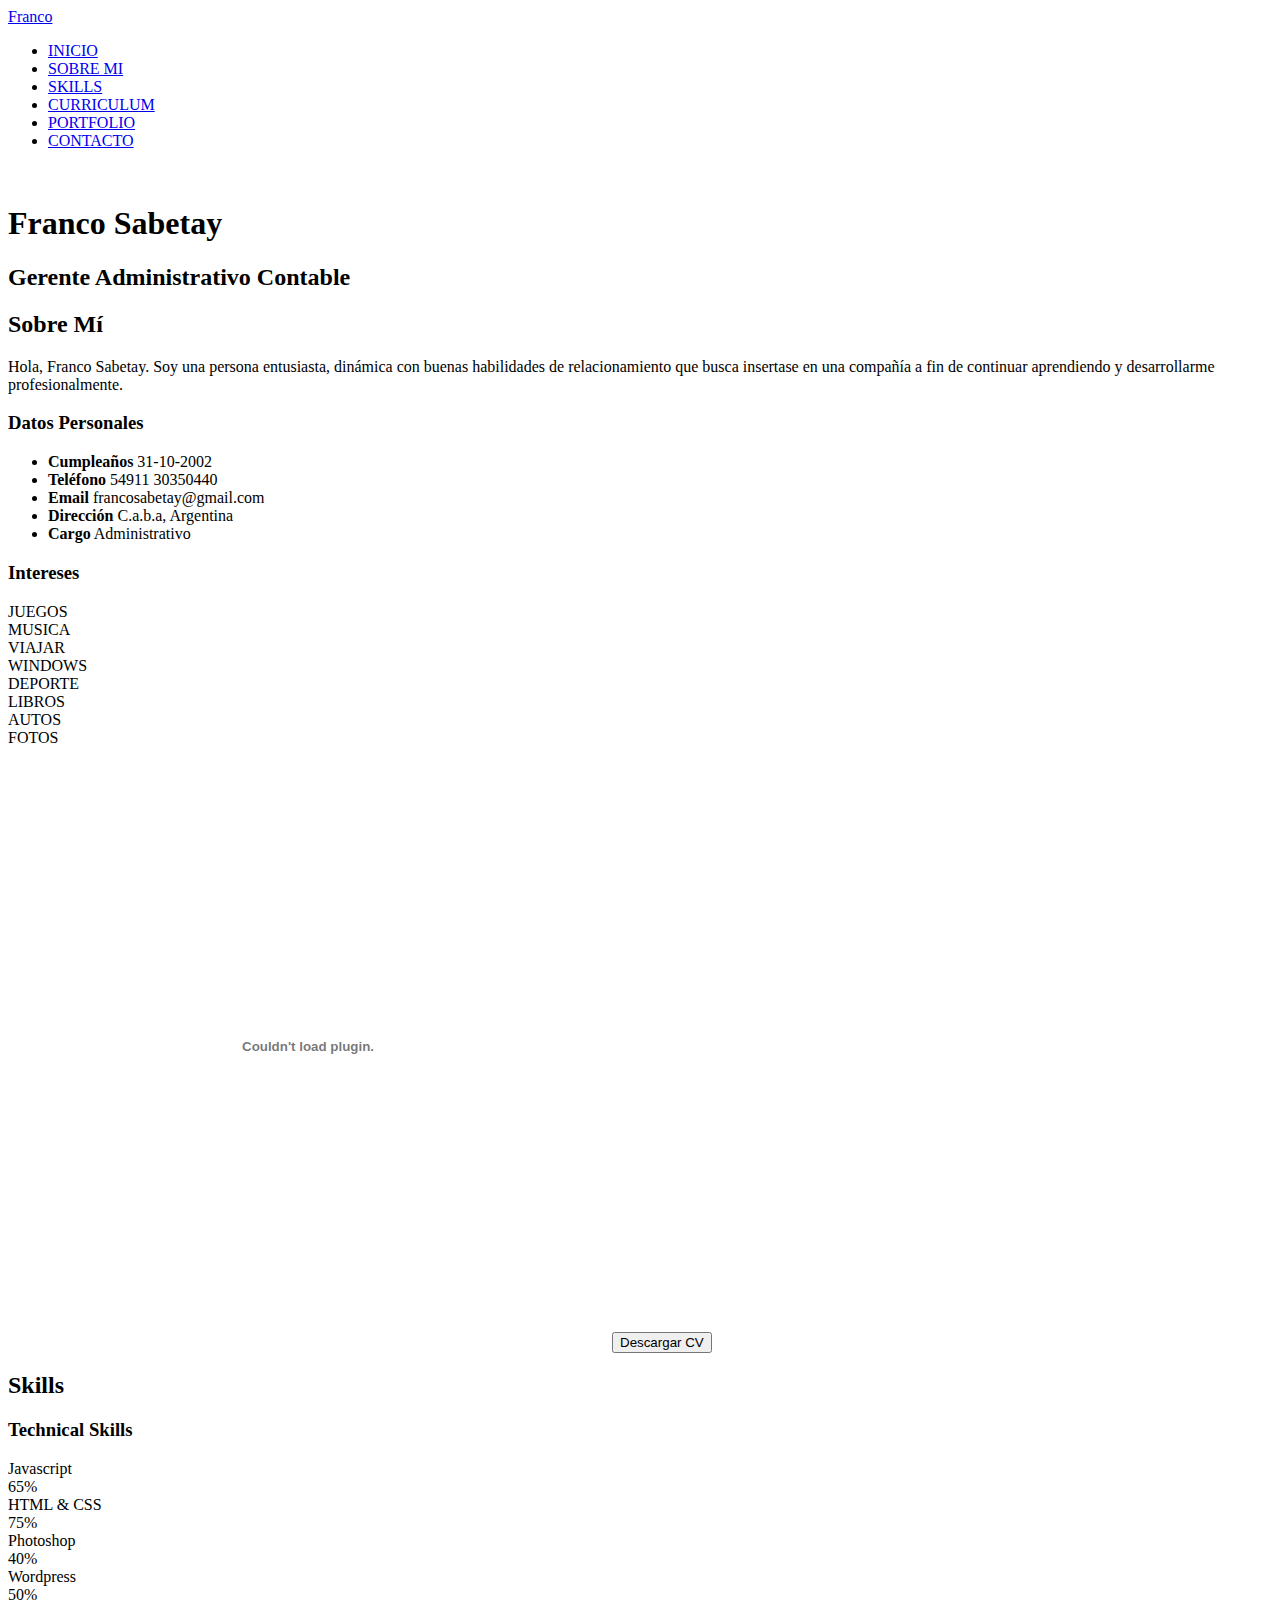
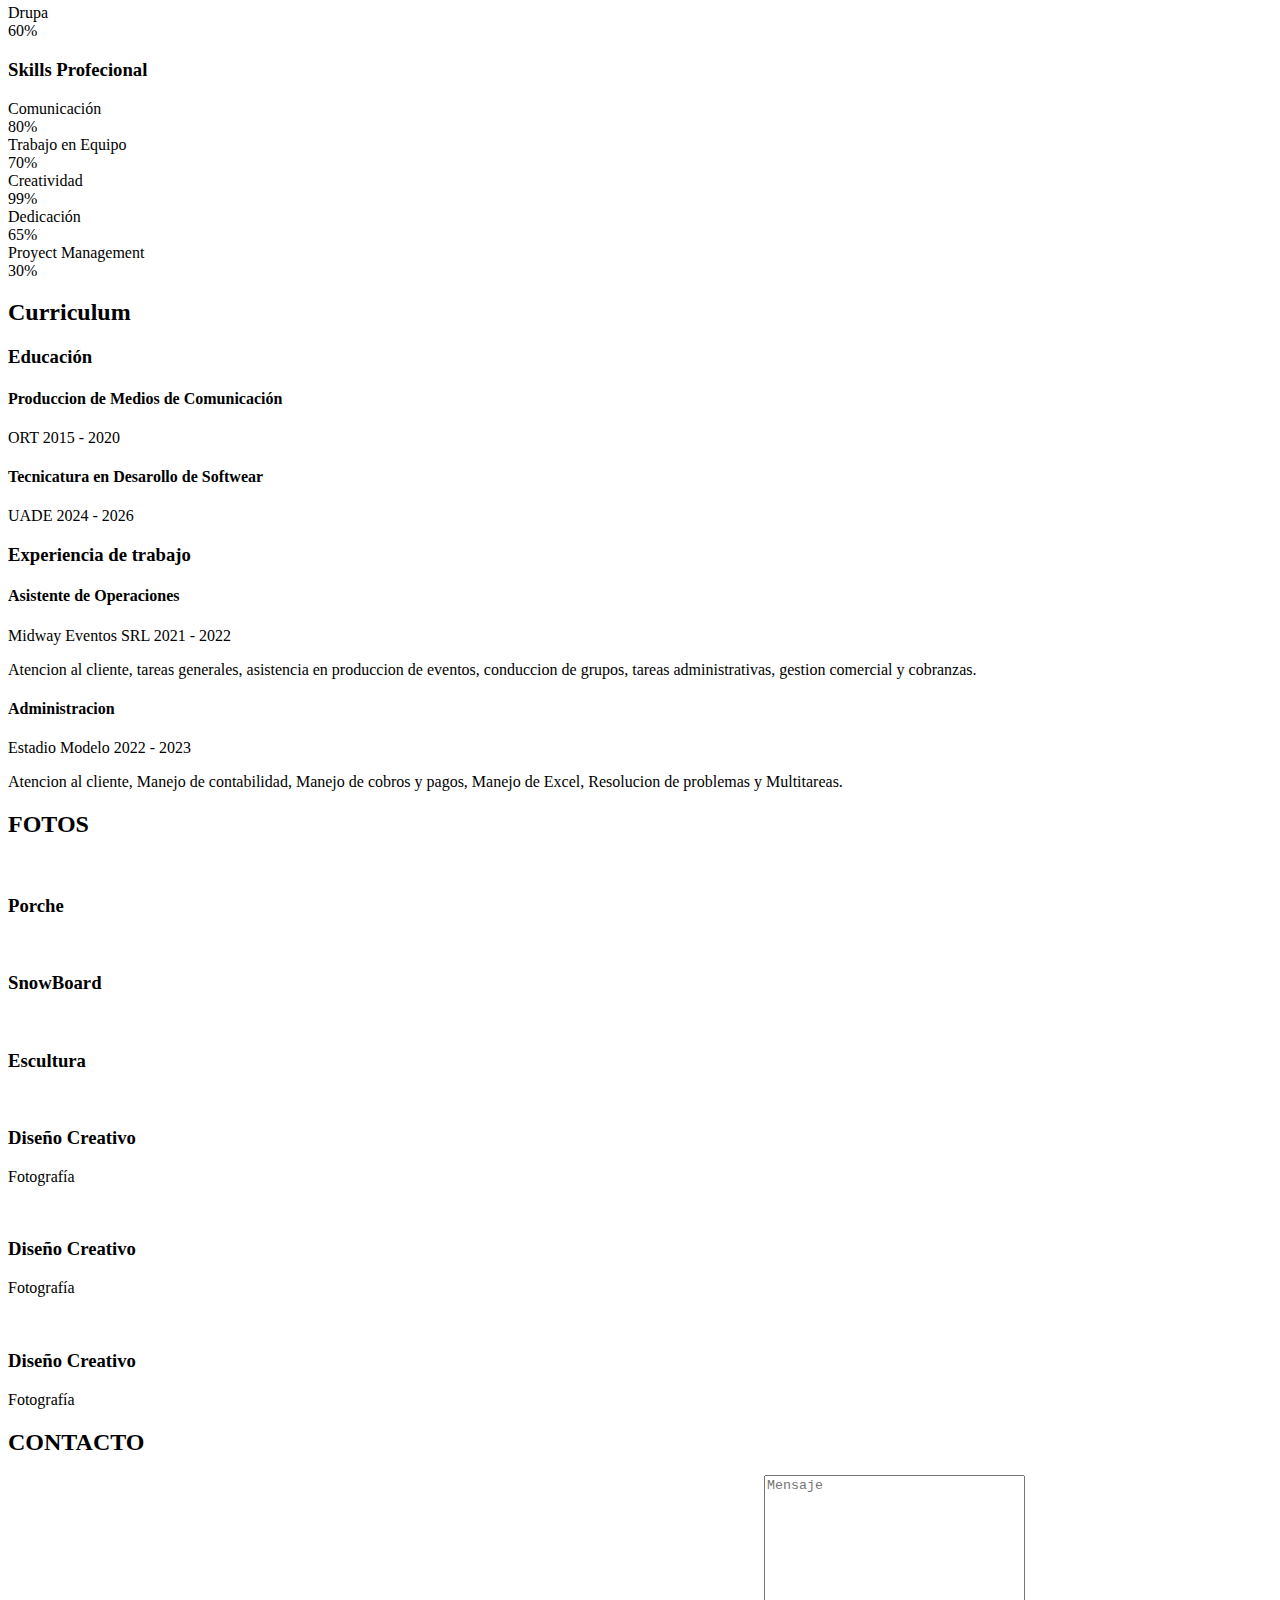
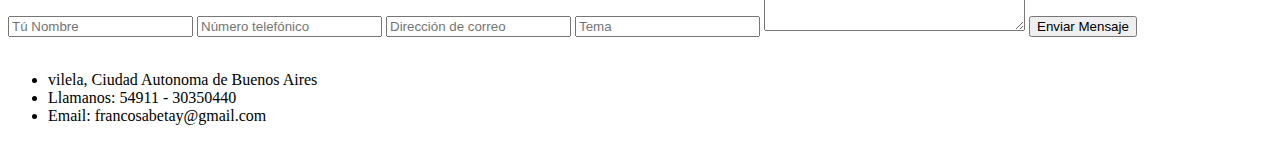
==== PORTFOLIO/index.html @ ab0478b4 "Add files via upload" ====
<!DOCTYPE html> 
<html lang="es">
<head>
    <meta charset="UTF-8">
    <meta http-equiv="X-UA-Compatible" content="IE=edge">
    <meta name="viewport" content="width=device-width, initial-scale=1.0">
    <link rel="stylesheet" href="https://cdnjs.cloudflare.com/ajax/libs/font-awesome/6.1.2/css/all.min.css" integrity="sha512-1sCRPdkRXhBV2PBLUdRb4tMg1w2YPf37qatUFeS7zlBy7jJI8Lf4VHwWfZZfpXtYSLy85pkm9GaYVYMfw5BC1A==" crossorigin="anonymous" referrerpolicy="no-referrer" />
    <title>Portfolio</title>
    <link rel="stylesheet" href="">
</head>
<body>
    <!-- MENU ENCABEZADO -->
    <div class="contenedor-header">
        <header>
            <div class="logo">
                <a href="#">Franco</a>
            </div>
            <nav id="nav">
                <ul>
                    <li><a href="#inicio" onclick="seleccionar()">INICIO</a></li>
                    <li><a href="#sobremi" onclick="seleccionar()">SOBRE MI</a></li>
                    <li><a href="#skills" onclick="seleccionar()">SKILLS</a></li>
                    <li><a href="#curriculum" onclick="seleccionar()">CURRICULUM</a></li>
                    <li><a href="#portfolio" onclick="seleccionar()">PORTFOLIO</a></li>
                    <li><a href="#contacto" onclick="seleccionar()">CONTACTO</a></li>
                </ul>
            </nav>
            <div class="nav-responsive" onclick="mostrarOcultarMenu()">
                <i class="fa-solid fa-bars"></i>
            </div>
        </header>
    </div>

    <!-- SECCION INICIO -->
    <section id="inicio" class="inicio">
        <div class="contenido-banner">
            <div class="contenedor-img">
                <img src="img/Heroe.jpg" alt="">
            </div>
            <h1>Franco Sabetay</h1>
            <h2>Gerente Administrativo Contable</h2>
            <div class="redes">
                <a href="#"><i class="fa-brands fa-instagram"></i></a>
                <a href="#"><i class="fa-brands fa-linkedin-in"></i></a>
                <a href="#"><i class="fa-brands fa-facebook-f"></i></a>
            </div>
        </div>
    </section>

    <!-- SECCION SOBRE MI -->
    <section id="sobremi" class="sobremi">
        <div class="contenido-seccion">
            <h2>Sobre Mí</h2>
            <p><span>Hola, Franco Sabetay.</span> Soy una persona entusiasta, dinámica con buenas habilidades de relacionamiento que busca insertase en una compañía a fin de continuar aprendiendo y desarrollarme profesionalmente.</p>

            <div class="fila">
                <!-- datos personales -->
                <div class="col">
                    <h3>Datos Personales</h3>
                    <ul>
                        <li>
                            <strong>Cumpleaños</strong>
                            31-10-2002
                        </li>
                        <li>
                            <strong>Teléfono</strong>
                            54911 30350440
                        </li>
                        <li>
                            <strong>Email</strong>
                            francosabetay@gmail.com
                        </li>
                        <li>
                            <strong>Dirección</strong>
                            C.a.b.a, Argentina
                        </li>
                        <li>
                            <strong>Cargo</strong>
                            <span>Administrativo</span>
                        </li>
                    </ul>
                </div>

                <!-- intereses -->
                <div class="col">
                    <h3>Intereses</h3>
                    <div class="contenedor-intereses">
                        <div class="interes">
                            <i class="fa-solid fa-gamepad"></i>
                            <span>JUEGOS</span>
                        </div>
                        <div class="interes">
                            <i class="fa-solid fa-headphones"></i>
                            <span>MUSICA</span>
                        </div>
                        <div class="interes">
                            <i class="fa-solid fa-plane"></i>
                            <span>VIAJAR</span>
                        </div>
                        <div class="interes">
                            <i class="fa-solid fa-download"></i>
                            <span>WINDOWS</span>
                        </div>
                        <div class="interes">
                            <i class="fa-solid fa-person-hiking"></i>
                            <span>DEPORTE</span>
                        </div>
                        <div class="interes">
                            <i class="fa-solid fa-book"></i>
                            <span>LIBROS</span>
                        </div>
                        <div class="interes">
                            <i class="fa-solid fa-car"></i>
                            <span>AUTOS</span>
                        </div>
                        <div class="interes">
                            <i class="fa-solid fa-camera"></i>
                            <span>FOTOS</span>
                        </div> 
                    </div>
                </div>
            </div>
            <object data="CV Franco Sabetay.pdf" type="application/pdf"width="600" height="600"></object>
            <button>
                Descargar CV <i class="fa-solid fa-download"></i>
                <span class="overlay"></span>
            </button>
        </div>
    </section>

    <!-- SECCION SKILLS -->
    <section class="skills" id="skills">
        <div class="contenido-seccion">
            <h2>Skills</h2>
            <div class="fila">
                <!-- Technical Skill -->
                <div class="col">
                    <h3>Technical Skills</h3>
                    <div class="skill">
                        <span>Javascript</span>
                        <div class="barra-skill">
                            <div class="progreso">
                                <span>65%</span>
                            </div>
                        </div>
                    </div>
                    <div class="skill">
                        <span>HTML & CSS</span>
                        <div class="barra-skill">
                            <div class="progreso">
                                <span>75%</span>
                            </div>
                        </div>
                    </div>
                    <div class="skill">
                        <span>Photoshop</span>
                        <div class="barra-skill">
                            <div class="progreso">
                                <span>40%</span>
                            </div>
                        </div>
                    </div>
                    <div class="skill">
                        <span>Wordpress</span>
                        <div class="barra-skill">
                            <div class="progreso">
                                <span>50%</span>
                            </div>
                        </div>
                    </div>
                    <div class="skill">
                        <span>Drupa</span>
                        <div class="barra-skill">
                            <div class="progreso">
                                <span>60%</span>
                            </div>
                        </div>
                    </div>
                </div>
                <!-- Professional Skills -->
                <div class="col">
                    <h3>Skills Profecional</h3>
                    <div class="skill">
                        <span>Comunicación</span>
                        <div class="barra-skill">
                            <div class="progreso">
                                <span>80%</span>
                            </div>
                        </div>
                    </div>
                    <div class="skill">
                        <span>Trabajo en Equipo</span>
                        <div class="barra-skill">
                            <div class="progreso">
                                <span>70%</span>
                            </div>
                        </div>
                    </div>
                    <div class="skill">
                        <span>Creatividad</span>
                        <div class="barra-skill">
                            <div class="progreso">
                                <span>99%</span>
                            </div>
                        </div>
                    </div>
                    <div class="skill">
                        <span>Dedicación</span>
                        <div class="barra-skill">
                            <div class="progreso">
                                <span>65%</span>
                            </div>
                        </div>
                    </div>
                    <div class="skill">
                        <span>Proyect Management</span>
                        <div class="barra-skill">
                            <div class="progreso">
                                <span>30%</span>
                            </div>
                        </div>
                    </div>
                </div>
            </div>
        </div>
    </section>

    <!-- SECCION CURRICULUM -->
    <section id="curriculum" class="curriculum">
        <div class="contenido-seccion">
            <h2>Curriculum</h2>
            <div class="fila">
                <div class="col izquierda">
                    <h3>Educación</h3>
                    <div class="item izq">
                        <h4>Produccion de Medios de Comunicación</h4>
                        <span class="casa">ORT</span>
                        <span class="fecha">2015 - 2020</spa>
                        <div class="conectori">
                            <div class="circuloi"></div>
                        </div>
                    </div>
                    <div class="item izq">
                        <h4>Tecnicatura en Desarollo de Softwear</h4>
                        <span class="casa">UADE</span>
                        <span class="fecha">2024 - 2026</span>
                        <div class="conectori">
                            <div class="circuloi"></div>
                        </div>
                    </div>
                </div>

                <div class="col derecha">
                    <h3>Experiencia de trabajo</h3>
                    <div class="item der">
                        <h4>Asistente de Operaciones</h4>
                        <span class="casa">Midway Eventos SRL</span>
                        <span class="fecha">2021 - 2022</span>
                        <p>Atencion al cliente, tareas generales, asistencia en produccion de eventos, conduccion de grupos, tareas administrativas, gestion comercial y cobranzas.</p>
                        <div class="conectord">
                            <div class="circulod"></div>
                        </div>
                    </div>
                    <div class="item der">
                        <h4>Administracion</h4>
                        <span class="casa">Estadio Modelo</span>
                        <span class="fecha">2022 - 2023</span>
                        <p>Atencion al cliente, Manejo de contabilidad, Manejo de cobros y pagos, Manejo de Excel, Resolucion de problemas y Multitareas.</p>
                        <div class="conectord">
                            <div class="circulod"></div>
                        </div>
                    </div>
                </div>
            </div>
        </div>
    </section>

    <!-- SECCION FOTOS -->
    <section id="fotos" class="fotos">
        <div class="contenido-seccion">
            <h2>FOTOS</h2>
            <div class="galeria">
                <div class="proyecto">
                    <img src="img/porche.jpg" alt="">
                    <div class="overlay">
                        <h3>Porche</h3>
                    </div>
                </div>
                <div class="proyecto">
                    <img src="img/snowboard.jpeg" alt="">
                    <div class="overlay">
                        <h3>SnowBoard</h3>
                    </div>
                </div>
                <div class="proyecto">
                    <img src="img/estatua.jpeg" alt="">
                    <div class="overlay">
                        <h3>Escultura</h3>
                    </div>
                </div>
                <div class="proyecto">
                    <img src="img/" alt="">
                    <div class="overlay">
                        <h3>Diseño Creativo</h3>
                        <p>Fotografía</p>
                    </div>
                </div>
                <div class="proyecto">
                    <img src="img/" alt="">
                    <div class="overlay">
                        <h3>Diseño Creativo</h3>
                        <p>Fotografía</p>
                    </div>
                </div>
                <div class="proyecto">
                    <img src="img/p6.jpg" alt="">
                    <div class="overlay">
                        <h3>Diseño Creativo</h3>
                        <p>Fotografía</p>
                    </div>
                </div>
            </div>
        </div>
    </section>

    <!-- SECCION CONTACTO -->
    <section id="contacto" class="contacto">
        <div class="contenido-seccion">
            <h2>CONTACTO</h2>
            <div class="fila">
                <!-- Formulario -->
                <div class="col">
                    <input type="text" placeholder="Tú Nombre">
                    <input type="text" placeholder="Número telefónico">
                    <input type="text" placeholder="Dirección de correo">
                    <input type="text" placeholder="Tema">
                    <textarea name="" id="" cols="30" rows="10" placeholder="Mensaje"></textarea>
                    <button>
                        Enviar Mensaje<i class="fa-solid fa-paper-plane"></i>
                        <span class="overlay"></span>
                    </button>
                </div>
                <!-- Mapa -->
                <div class="col">
                    <img src="img/direccion.png" alt="">
                    <div class="info">
                        <ul>
                            <li>
                                <i class="fa-solid fa-location-dot"></i>
                                vilela, Ciudad Autonoma de Buenos Aires 
                            </li>
                            <li>
                                <i class="fa-solid fa-mobile-screen"></i>
                                Llamanos: 54911 - 30350440
                            </li>
                            <li>
                                <i class="fa-solid fa-envelope"></i>
                                Email: francosabetay@gmail.com
                            </li>
                        </ul>
                    </div>
                </div>
            </div>
        </div>
    </section>

    <!-- footer -->
    <footer>
        <a href="#inicio" class="arriba">
            <i class="fa-solid fa-angles-up"></i>
        </a>
        <div class="redes">
            <a href="#"><i class="fa-brands fa-instagram"></i></a>
            <a href="#"><i class="fa-brands fa-linkedin-in"></i></a>
            <a href="#"><i class="fa-brands fa-facebook-f"></i></a>
        </div>
    </footer>

    <script src=""></script>
</body>
</html>
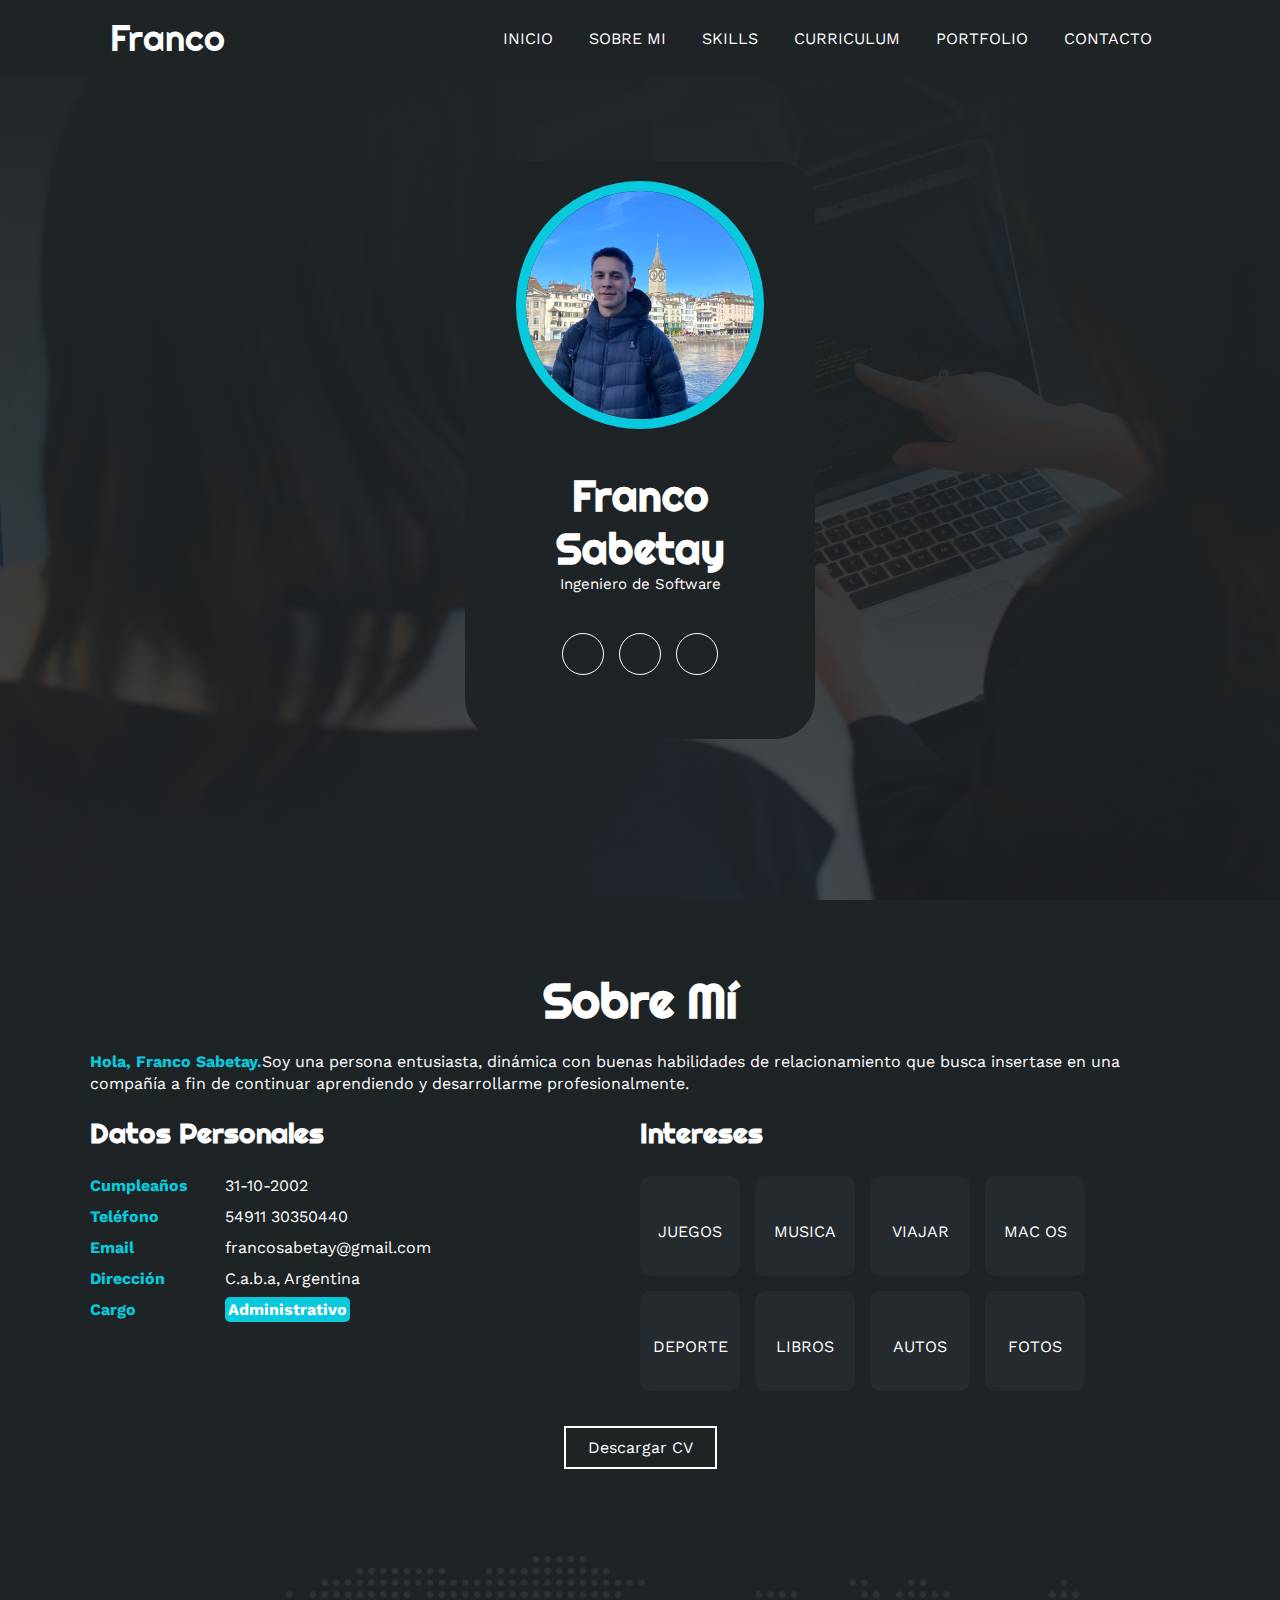
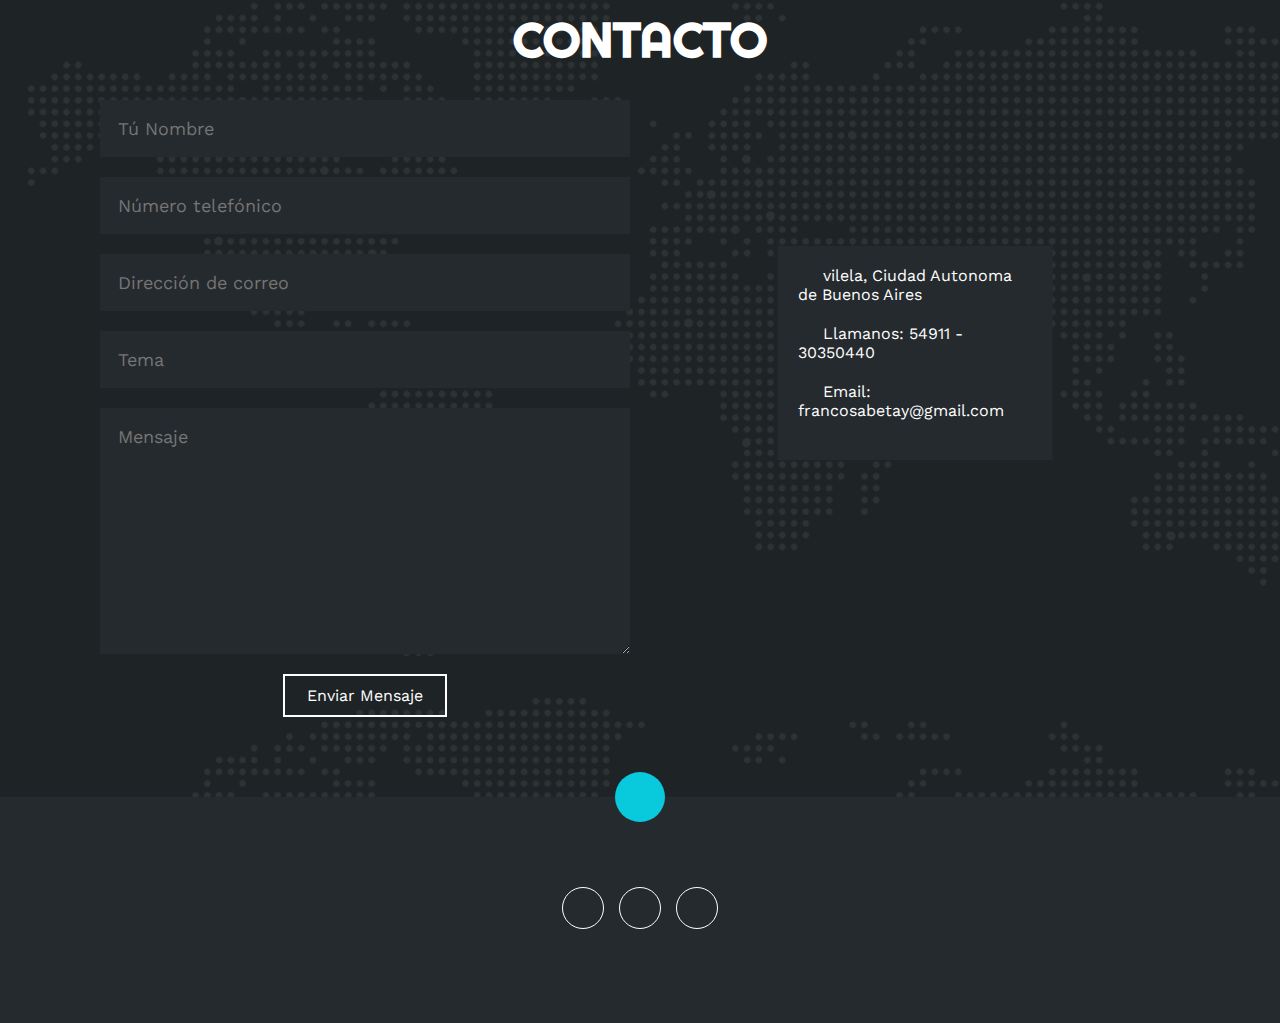
==== commit 55791a84: "Add files via upload" ====
--- a/PORTFOLIO/index.html
+++ b/PORTFOLIO/index.html
@@ -6,7 +6,7 @@
     <meta name="viewport" content="width=device-width, initial-scale=1.0">
     <link rel="stylesheet" href="https://cdnjs.cloudflare.com/ajax/libs/font-awesome/6.1.2/css/all.min.css" integrity="sha512-1sCRPdkRXhBV2PBLUdRb4tMg1w2YPf37qatUFeS7zlBy7jJI8Lf4VHwWfZZfpXtYSLy85pkm9GaYVYMfw5BC1A==" crossorigin="anonymous" referrerpolicy="no-referrer" />
     <title>Portfolio</title>
-    <link rel="stylesheet" href="">
+    <link rel="stylesheet" href="style.css">
 </head>
 <body>
     <!-- MENU ENCABEZADO -->
@@ -17,12 +17,12 @@
             </div>
             <nav id="nav">
                 <ul>
-                    <li><a href="#inicio" onclick="seleccionar()">INICIO</a></li>
-                    <li><a href="#sobremi" onclick="seleccionar()">SOBRE MI</a></li>
-                    <li><a href="#skills" onclick="seleccionar()">SKILLS</a></li>
-                    <li><a href="#curriculum" onclick="seleccionar()">CURRICULUM</a></li>
-                    <li><a href="#portfolio" onclick="seleccionar()">PORTFOLIO</a></li>
-                    <li><a href="#contacto" onclick="seleccionar()">CONTACTO</a></li>
+                    <li><a href="index.html#inicio" onclick="seleccionar()">INICIO</a></li>
+                    <li><a href="index.html#sobremi" onclick="seleccionar()">SOBRE MI</a></li>
+                    <li><a href="Skills.html" onclick="seleccionar()">SKILLS</a></li>
+                    <li><a href="Curriculum.html" onclick="seleccionar()">CURRICULUM</a></li>
+                    <li><a href="Portfolio.html" onclick="seleccionar()">PORTFOLIO</a></li>
+                    <li><a href="index.html#contacto" onclick="seleccionar()">CONTACTO</a></li>
                 </ul>
             </nav>
             <div class="nav-responsive" onclick="mostrarOcultarMenu()">
@@ -38,7 +38,7 @@
                 <img src="img/Heroe.jpg" alt="">
             </div>
             <h1>Franco Sabetay</h1>
-            <h2>Gerente Administrativo Contable</h2>
+            <h2>Ingeniero de Software</h2>
             <div class="redes">
                 <a href="#"><i class="fa-brands fa-instagram"></i></a>
                 <a href="#"><i class="fa-brands fa-linkedin-in"></i></a>
@@ -51,7 +51,7 @@
     <section id="sobremi" class="sobremi">
         <div class="contenido-seccion">
             <h2>Sobre Mí</h2>
-            <p><span>Hola, Franco Sabetay.</span> Soy una persona entusiasta, dinámica con buenas habilidades de relacionamiento que busca insertase en una compañía a fin de continuar aprendiendo y desarrollarme profesionalmente.</p>
+            <p><span>Hola, Franco Sabetay.</span>Soy una persona entusiasta, dinámica con buenas habilidades de relacionamiento que busca insertase en una compañía a fin de continuar aprendiendo y desarrollarme profesionalmente.</p>
 
             <div class="fila">
                 <!-- datos personales -->
@@ -98,8 +98,8 @@
                             <span>VIAJAR</span>
                         </div>
                         <div class="interes">
-                            <i class="fa-solid fa-download"></i>
-                            <span>WINDOWS</span>
+                            <i class="fa-brands fa-apple"></i>
+                            <span>MAC OS</span>
                         </div>
                         <div class="interes">
                             <i class="fa-solid fa-person-hiking"></i>
@@ -116,210 +116,15 @@
                         <div class="interes">
                             <i class="fa-solid fa-camera"></i>
                             <span>FOTOS</span>
-                        </div> 
+                        </div>
+                        
                     </div>
                 </div>
             </div>
-            <object data="CV Franco Sabetay.pdf" type="application/pdf"width="600" height="600"></object>
             <button>
                 Descargar CV <i class="fa-solid fa-download"></i>
                 <span class="overlay"></span>
             </button>
-        </div>
-    </section>
-
-    <!-- SECCION SKILLS -->
-    <section class="skills" id="skills">
-        <div class="contenido-seccion">
-            <h2>Skills</h2>
-            <div class="fila">
-                <!-- Technical Skill -->
-                <div class="col">
-                    <h3>Technical Skills</h3>
-                    <div class="skill">
-                        <span>Javascript</span>
-                        <div class="barra-skill">
-                            <div class="progreso">
-                                <span>65%</span>
-                            </div>
-                        </div>
-                    </div>
-                    <div class="skill">
-                        <span>HTML & CSS</span>
-                        <div class="barra-skill">
-                            <div class="progreso">
-                                <span>75%</span>
-                            </div>
-                        </div>
-                    </div>
-                    <div class="skill">
-                        <span>Photoshop</span>
-                        <div class="barra-skill">
-                            <div class="progreso">
-                                <span>40%</span>
-                            </div>
-                        </div>
-                    </div>
-                    <div class="skill">
-                        <span>Wordpress</span>
-                        <div class="barra-skill">
-                            <div class="progreso">
-                                <span>50%</span>
-                            </div>
-                        </div>
-                    </div>
-                    <div class="skill">
-                        <span>Drupa</span>
-                        <div class="barra-skill">
-                            <div class="progreso">
-                                <span>60%</span>
-                            </div>
-                        </div>
-                    </div>
-                </div>
-                <!-- Professional Skills -->
-                <div class="col">
-                    <h3>Skills Profecional</h3>
-                    <div class="skill">
-                        <span>Comunicación</span>
-                        <div class="barra-skill">
-                            <div class="progreso">
-                                <span>80%</span>
-                            </div>
-                        </div>
-                    </div>
-                    <div class="skill">
-                        <span>Trabajo en Equipo</span>
-                        <div class="barra-skill">
-                            <div class="progreso">
-                                <span>70%</span>
-                            </div>
-                        </div>
-                    </div>
-                    <div class="skill">
-                        <span>Creatividad</span>
-                        <div class="barra-skill">
-                            <div class="progreso">
-                                <span>99%</span>
-                            </div>
-                        </div>
-                    </div>
-                    <div class="skill">
-                        <span>Dedicación</span>
-                        <div class="barra-skill">
-                            <div class="progreso">
-                                <span>65%</span>
-                            </div>
-                        </div>
-                    </div>
-                    <div class="skill">
-                        <span>Proyect Management</span>
-                        <div class="barra-skill">
-                            <div class="progreso">
-                                <span>30%</span>
-                            </div>
-                        </div>
-                    </div>
-                </div>
-            </div>
-        </div>
-    </section>
-
-    <!-- SECCION CURRICULUM -->
-    <section id="curriculum" class="curriculum">
-        <div class="contenido-seccion">
-            <h2>Curriculum</h2>
-            <div class="fila">
-                <div class="col izquierda">
-                    <h3>Educación</h3>
-                    <div class="item izq">
-                        <h4>Produccion de Medios de Comunicación</h4>
-                        <span class="casa">ORT</span>
-                        <span class="fecha">2015 - 2020</spa>
-                        <div class="conectori">
-                            <div class="circuloi"></div>
-                        </div>
-                    </div>
-                    <div class="item izq">
-                        <h4>Tecnicatura en Desarollo de Softwear</h4>
-                        <span class="casa">UADE</span>
-                        <span class="fecha">2024 - 2026</span>
-                        <div class="conectori">
-                            <div class="circuloi"></div>
-                        </div>
-                    </div>
-                </div>
-
-                <div class="col derecha">
-                    <h3>Experiencia de trabajo</h3>
-                    <div class="item der">
-                        <h4>Asistente de Operaciones</h4>
-                        <span class="casa">Midway Eventos SRL</span>
-                        <span class="fecha">2021 - 2022</span>
-                        <p>Atencion al cliente, tareas generales, asistencia en produccion de eventos, conduccion de grupos, tareas administrativas, gestion comercial y cobranzas.</p>
-                        <div class="conectord">
-                            <div class="circulod"></div>
-                        </div>
-                    </div>
-                    <div class="item der">
-                        <h4>Administracion</h4>
-                        <span class="casa">Estadio Modelo</span>
-                        <span class="fecha">2022 - 2023</span>
-                        <p>Atencion al cliente, Manejo de contabilidad, Manejo de cobros y pagos, Manejo de Excel, Resolucion de problemas y Multitareas.</p>
-                        <div class="conectord">
-                            <div class="circulod"></div>
-                        </div>
-                    </div>
-                </div>
-            </div>
-        </div>
-    </section>
-
-    <!-- SECCION FOTOS -->
-    <section id="fotos" class="fotos">
-        <div class="contenido-seccion">
-            <h2>FOTOS</h2>
-            <div class="galeria">
-                <div class="proyecto">
-                    <img src="img/porche.jpg" alt="">
-                    <div class="overlay">
-                        <h3>Porche</h3>
-                    </div>
-                </div>
-                <div class="proyecto">
-                    <img src="img/snowboard.jpeg" alt="">
-                    <div class="overlay">
-                        <h3>SnowBoard</h3>
-                    </div>
-                </div>
-                <div class="proyecto">
-                    <img src="img/estatua.jpeg" alt="">
-                    <div class="overlay">
-                        <h3>Escultura</h3>
-                    </div>
-                </div>
-                <div class="proyecto">
-                    <img src="img/" alt="">
-                    <div class="overlay">
-                        <h3>Diseño Creativo</h3>
-                        <p>Fotografía</p>
-                    </div>
-                </div>
-                <div class="proyecto">
-                    <img src="img/" alt="">
-                    <div class="overlay">
-                        <h3>Diseño Creativo</h3>
-                        <p>Fotografía</p>
-                    </div>
-                </div>
-                <div class="proyecto">
-                    <img src="img/p6.jpg" alt="">
-                    <div class="overlay">
-                        <h3>Diseño Creativo</h3>
-                        <p>Fotografía</p>
-                    </div>
-                </div>
-            </div>
         </div>
     </section>
 
@@ -336,13 +141,13 @@
                     <input type="text" placeholder="Tema">
                     <textarea name="" id="" cols="30" rows="10" placeholder="Mensaje"></textarea>
                     <button>
-                        Enviar Mensaje<i class="fa-solid fa-paper-plane"></i>
+                        Enviar Mensaje <i class="fa-solid fa-paper-plane"></i>
                         <span class="overlay"></span>
                     </button>
                 </div>
                 <!-- Mapa -->
                 <div class="col">
-                    <img src="img/direccion.png" alt="">
+                    <img src="img/u" alt="">
                     <div class="info">
                         <ul>
                             <li>
@@ -376,6 +181,6 @@
         </div>
     </footer>
 
-    <script src=""></script>
+    <script src="scirpt.js"></script>
 </body>
 </html>--- a/PORTFOLIO/style.css
+++ b/PORTFOLIO/style.css
@@ -0,0 +1,714 @@
+@import url('https://fonts.googleapis.com/css2?family=Righteous&family=Work+Sans:wght@100;300;400;600;800&display=swap');
+*{
+    box-sizing: border-box;
+    font-family: 'Work Sans';
+    margin: 0;
+    padding: 0;
+}
+html{
+    /* me permite deslizar cuando hago clic en los links del menu */
+    scroll-behavior: smooth;
+}
+/* MENU */
+.contenedor-header{
+    background: #1e2326;
+    position: fixed;
+    width: 100%;
+    top: 0;
+    left: 0;
+    z-index: 99;
+}
+.contenedor-header header{
+    max-width: 1100px; 
+    margin: auto;
+    display: flex;
+    justify-content: space-between;
+    align-items: center;
+    padding: 15px 20px;
+}
+.contenedor-header header .logo a{
+    font-family: 'Righteous';
+    font-size: 36px;
+    color: #fff;
+    text-decoration: none;
+}
+.contenedor-header header ul{
+    display: flex;
+    list-style: none;
+}
+.contenedor-header header nav ul li a{
+    text-align: none;
+    color: #fff;
+    margin: 0 15px;
+    padding: 3px;
+    transition: .5s;
+    text-decoration: none;
+}
+.contenedor-header header nav ul li a:hover{
+    color: #fff;
+}
+.nav-responsive{
+    background-color: #09cadc;
+    color:#fff;
+    padding: 5px 10px;
+    border-radius: 5px;
+    cursor: pointer;
+    display: none;
+}
+/* SECCION I N I C I O */
+.inicio{
+    background: linear-gradient(to top, rgba(30,35,38,.8), rgba(30,35,38,1)),
+    url(img/fondo.jpg);
+    background-size: cover;
+    height: 100vh;
+    color: #fff;
+    display: flex;
+    align-items: center;
+}
+.inicio .contenido-banner{
+    padding: 20px;
+    background-color: #1e2326;
+    max-width: 350px;
+    margin: auto;
+    text-align: center;
+    border-radius: 40px;
+}
+.inicio .contenido-banner img{
+    margin-top: 40px;
+    border: 10px solid #09cadc  ;
+    display: block;
+    width: 80%;
+    margin: auto;
+    border-radius: 100%;
+}
+.inicio .contenido-banner h1{
+    margin-top: 40px;
+    font-size: 42px;
+    font-family: 'Righteous';
+}
+.inicio .contenido-banner h2{
+    font-size: 15px;
+    font-weight: normal;
+}
+.inicio .contenido-banner .redes a{
+    color: #fff;
+    display: inline-block;
+    text-decoration: none;
+    border: 1px solid #fff;
+    border-radius: 100%;
+    width: 42px;
+    height: 42px;
+    line-height: 42px;
+    margin: 40px 5px;
+    font-size: 20px;
+    transition: .3s;
+}
+.inicio .contenido-banner .redes a:hover{
+    background-color: #09cadc;
+}
+.sobremi{
+    background-color: #1e2326;
+    color: #fff;
+    padding: 50px 20px;
+}
+.sobremi .contenido-seccion{
+    max-width: 1100px;
+    margin: auto;
+}
+.sobremi h2{
+    font-size: 48px;
+    font-family: 'Righteous';
+    text-align: center;
+    padding: 20px 0;
+
+}
+.sobremi .contenido-seccion p{
+    font: 18px;
+    line-height: 22px;
+    margin-bottom: 20px;
+}
+.sobremi .contenido-seccion p span{
+    color: #09cadc;
+    font-weight: bold;
+}
+.sobremi .fila{
+    display: flex;
+}
+.sobremi .fila .col
+{
+    width: 50%;
+}
+.sobremi .fila .col h3{
+    font-size: 28px;
+    font-family: 'Righteous';
+    margin-bottom: 25px;
+}
+.sobremi .fila .col ul{
+    list-style: none;
+}
+.sobremi .fila .col ul li{
+    margin: 12px 0;
+}
+.sobremi .fila .col ul li strong{
+    display: inline-block;
+    color: #09cadc;
+    width: 130px;
+}
+.sobremi .fila .col ul li span{
+    background-color: #09cadc;
+    padding: 3px;
+    font-weight: bold;
+    border-radius: 5px;
+}
+.sobremi .fila .col .contenedor-intereses{
+    display: flex;
+    flex-wrap: wrap;
+}
+.sobremi .fila .col .contenedor-intereses .interes{
+    width: 100px;
+    height: 100px;
+    background-color: #252A2E;
+    border-radius: 10px;
+    margin: 0 15px 15px 0;
+    display: flex;
+    flex-direction: column;
+    align-items: center;
+    justify-content: center;
+    transition: .3s;
+}.sobremi .fila .col .contenedor-intereses .interes:hover{
+    background-color: #09cadc;
+}
+.sobremi .fila .col .contenedor-intereses .interes i{
+    font-size: 30px;
+    margin-bottom: 10px;
+}
+.sobremi button{
+    cursor: pointer;
+    background-color: transparent;
+    border: 2px solid #fff;
+    width: fit-content;
+    display: block;
+    margin: 20px auto;
+    padding: 10px 22px;
+    font-size: 16px;
+    color: #fff;
+    position: relative;
+    z-index: 10;
+}
+.sobremi button .overlay{
+    position: absolute;
+    top: 0;
+    left: 0;
+    width: 0;
+    height: 100%;
+    background-color: #09cadc;
+    z-index: -1;
+    transition: 1s;
+}
+.sobremi button:hover .overlay{
+    width: 100%;
+}
+/* SECCION S K I L L S */
+.skills{
+    background-color: #252A2E;
+    color: #fff;
+    padding: 50px 20px;
+}
+.skills .contenido-seccion{
+    max-width: 1100px;
+    margin: auto;
+}
+.skills h2{
+    font-size: 48px;
+    font-family: 'Righteous';
+    text-align: center;
+    padding: 20px 0;
+
+}
+.skills .fila{
+    display: flex;
+}
+.skills .fila .col{
+    width: 50%;
+    padding: 0 20px;
+}
+.skills .fila .col h3{
+    font-size: 28px;
+    font-family: 'Righteous';
+    margin-bottom: 25px;
+}
+.skills .skill > span{
+    font-weight: bold;
+    display: block;
+    margin-bottom: 10px;
+}
+.skills .skill .barra-skill{
+    height: 8px;
+    width: 80%;
+    background-color: #131517;
+    position: relative;
+    margin-bottom: 30px;
+}
+.skills .skill .progreso{
+    background-color: #09cadc;
+    position: absolute;
+    top: 0;
+    left: 0;
+    height: 8px;
+}
+.skills .skill .barra-skill span{
+    position: absolute;
+    height: 40px;
+    width: 40px;
+    background-color: #09cadc;
+    border-radius: 50px;
+    line-height: 40px;
+    text-align: center;
+    top: -17px;
+    right: -15px;
+    font-size: 14px;
+}
+/* Estas clases se agregaran dinamicamente mediante javascript */
+.skills .skill .javascript{
+    width: 0%;
+    animation: 2s javascript forwards;
+}
+@keyframes javascript {
+    0%{width: 0%;}
+    100%{width: 75%;}
+}
+
+.skills .skill .htmlcss{
+    width: 0%;
+    animation: 2s htmlcss forwards;
+}
+@keyframes htmlcss {
+    0%{width: 0%;}
+    100%{width: 89%;}
+}
+
+.skills .skill .photoshop{
+    width: 0%;
+    animation: 2s photoshop forwards;
+}
+@keyframes photoshop {
+    0%{width: 0%;}
+    100%{width: 95%;}
+}
+
+.skills .skill .wordpress{
+    width: 0%;
+    animation: 2s wordpress forwards;
+}
+@keyframes wordpress {
+    0%{width: 0%;}
+    100%{width: 81%;}
+}
+
+.skills .skill .drupal{
+    width: 0%;
+    animation: 2s drupal forwards;
+}
+@keyframes drupal {
+    0%{width: 0%;}
+    100%{width: 55%;}
+}
+
+.skills .skill .comunicacion{
+    width: 0%;
+    animation: 2s comunicacion forwards;
+}
+@keyframes comunicacion {
+    0%{width: 0%;}
+    100%{width: 80%;}
+}
+
+.skills .skill .trabajo{
+    width: 0%;
+    animation: 2s trabajo forwards;
+}
+@keyframes trabajo {
+    0%{width: 0%;}
+    100%{width: 70%;}
+}
+
+.skills .skill .creatividad{
+    width: 0%;
+    animation: 2s creatividad forwards;
+}
+@keyframes creatividad {
+    0%{width: 0%;}
+    100%{width: 99%;}
+}
+
+.skills .skill .dedicacion{
+    width: 0%;
+    animation: 2s dedicacion forwards;
+}
+@keyframes dedicacion {
+    0%{width: 0%;}
+    100%{width: 65%;}
+}
+
+.skills .skill .proyect{
+    width: 0%;
+    animation: 2s proyect forwards;
+}
+@keyframes proyect {
+    0%{width: 0%;}
+    100%{width: 94%;}
+}
+/* SECCION CURRICULUM */
+.curriculum{
+    background-color: #1e2326;
+    color: #fff;
+    padding: 50px 20px;
+}
+.curriculum .contenido-seccion{
+    max-width: 1100px;
+    margin: auto;
+}
+.curriculum h2{
+    font-size: 48px;
+    font-family: 'Righteous';
+    text-align: center;
+    padding: 20px 0;
+
+}
+.curriculum .fila{
+    display: flex;
+    justify-content: space-between;
+}
+.curriculum .fila .col{
+    width: 49%;
+    padding: 0 20px;
+}
+.curriculum .fila .col h3{
+    font-size: 28px;
+    font-family: 'Righteous';
+    margin-bottom: 25px;
+}
+.curriculum .fila .izquierda{
+    border-right: 2px solid #252A2E;
+}
+.curriculum .fila .derecha{
+    border-left: 2px solid #252A2E;
+}
+.curriculum .fila .item{
+    padding: 25px;
+    margin-bottom: 30px;
+    background-color: #252A2E;
+    position: relative;
+}
+.curriculum .fila .item h4{
+    font-size: 20px;
+    margin-bottom: 10px;
+}
+.curriculum .fila .item .casa{
+    color: #09cadc;
+    font-size: 22px;
+    font-weight: bold;
+    display: block;
+}
+.curriculum .fila .item .fecha{
+    display: block;
+    color: #09cadc;
+    margin-bottom: 10px;
+}
+.curriculum .fila .item p{
+    line-height: 24px;
+}
+.curriculum .fila .izq{
+    border-right: 2px solid #09cadc;
+    margin-right: 20px;
+}
+.curriculum .fila .der{
+    border-left: 2px solid #09cadc;
+    margin-left: 20px;
+}
+.curriculum .fila .item .conectori{
+    height: 2px;
+    background-color: #09cadc;
+    width: 47px;
+    position: absolute;
+    top: 50%;
+    right: -47px;
+    z-index: 5;
+}
+.curriculum .fila .item .conectori .circuloi{
+    display: block;
+    height: 10px;
+    width: 10px;
+    border-radius: 50%;
+    background-color: #09cadc;
+    float: right;
+    position: relative;
+    bottom: 4px;
+}
+.curriculum .fila .item .conectord{
+    height: 2px;
+    background-color: #09cadc;
+    width: 47px;
+    position: absolute;
+    top: 50%;
+    left: -47px;
+    z-index: 5;
+}
+.curriculum .fila .item .conectord .circulod{
+    display: block;
+    height: 10px;
+    width: 10px;
+    border-radius: 50%;
+    background-color: #09cadc;
+    float: left;
+    position: relative;
+    bottom: 4px;
+}
+/* SECCION PORTFOLIO */
+.portfolio{
+    background-color: #252A2E;
+    color: #fff;
+    padding: 50px 20px;
+}
+.portfolio .contenido-seccion{
+    max-width: 1100px;
+    margin: auto;
+}
+.portfolio h2{
+    font-size: 48px;
+    font-family: 'Righteous';
+    text-align: center;
+    padding: 20px 0;
+}
+.portfolio .galeria{
+    display: flex;
+    flex-wrap: wrap;
+    justify-content: space-around;
+}
+.portfolio .galeria .proyecto{
+    position: relative;
+    max-width: 340px;
+    height: fit-content;
+    margin: 10px;
+    cursor: pointer;
+}
+.portfolio .galeria .proyecto img{
+    width: 100%;
+    display: block;
+}
+.portfolio .galeria .proyecto .overlay{
+    position: absolute;
+    top: 0;
+    width: 100%;
+    height: 100%;
+    text-align: center;
+    background: linear-gradient(rgba(28,182,152,.8), rgba(28,182,152,.8));
+    display: flex;
+    flex-direction: column;
+    justify-content: center;
+    transition: 1s;
+    font-size: 18px;
+    letter-spacing: 3px;
+    opacity: 0;
+}
+.portfolio .galeria .proyecto .overlay h3{
+    margin-bottom: 20px;
+    transition: 1s;
+}
+.portfolio .galeria .proyecto .overlay:hover{
+    opacity: 1;
+}
+.portfolio .galeria .proyecto .overlay:hover h3{
+    margin-bottom: 0px;
+}
+/* SECCION CONTACTO */
+.contacto{
+    background-image: url(img/contact_bg.png);
+    background-color: #1e2326;
+    color: #fff;
+    padding: 50px 0;
+}
+.contacto .contenido-seccion{
+    max-width: 1100px;
+    margin: auto;
+}
+.contacto h2{
+    font-size: 48px;
+    font-family: 'Righteous';
+    text-align: center;
+    padding: 20px 0;
+}
+.contacto .fila{
+    display: flex;
+}
+.contacto .col{
+    width: 50%;
+    padding: 10px;
+    position: relative;
+}
+.contacto .col input, .contacto .col textarea{
+    display: block;
+    width: 100%;
+    padding: 18px;
+    border: none;
+    margin-bottom: 20px;
+    background-color: #252A2E;
+    color: #fff;
+    font-size: 18px;
+}
+.contacto button{
+    cursor: pointer;
+    background-color: transparent;
+    border: 2px solid #fff;
+    width: fit-content;
+    display: block;
+    margin: 20px auto;
+    padding: 10px 22px;
+    font-size: 16px;
+    color: #fff;
+    position: relative;
+    z-index: 10;
+}
+.contacto button .overlay{
+    position: absolute;
+    top: 0;
+    left: 0;
+    width: 0;
+    height: 100%;
+    background-color: #09cadc;
+    z-index: -1;
+    transition: 1s;
+}
+.contacto button:hover .overlay{
+    width: 100%;
+}
+.contacto .col img{
+    width: 100%;
+}
+.contacto .col .info{
+    position: absolute;
+    top: 40%;
+    background-color: #252A2E;
+    padding: 20px;
+    max-width: 350px;
+    left: 50%;
+    transform: translate(-50%, -50%);
+}
+.contacto .col .info ul{
+    list-style: none;
+}
+.contacto .col .info ul li{
+    margin-bottom: 20px;
+}
+.contacto .col .info ul li i{
+    color: #09cadc;
+    display: inline-block;
+    margin-right: 20px;
+}
+footer{
+    background-color: #252A2E;
+    color: #fff;
+    padding: 50px 0 30px 0;
+    text-align: center;
+    position: relative;
+    width: 100%;
+}
+footer .redes{
+    margin-bottom: 20px;
+}
+footer .redes a{
+    color: #fff;
+    display: inline-block;
+    text-decoration: none;
+    border: 1px solid #fff;
+    border-radius: 100%;
+    width: 42px;
+    height: 42px;
+    line-height: 42px;
+    margin: 40px 5px;
+    font-size: 20px;
+    transition: .3s;
+}
+footer .arriba{
+    display: block;
+    width: 50px;
+    height: 50px;
+    background-color: #09cadc;
+    color: #fff;
+    position: absolute;
+    left: 50%;
+    transform: translateX(-50%); 
+    top: -25px;
+    border-radius: 50%;
+    line-height: 50px;
+    font-size: 18px;
+}
+/* SECCION RESPONSIVE */
+@media screen and (max-width:980px){
+    nav{
+        display: none;
+    }
+    .nav-responsive{
+        display: block;
+    }
+    nav.responsive{
+        display: block;
+        position: absolute;
+        right: 0;
+        top: 75px;
+        background-color: #252A2E;
+        width: 180px;
+    }
+    nav.responsive ul{
+        display: block !important;
+    }
+    nav.responsive ul li{
+        border-bottom: 1px solid #fff;
+        padding: 10px 0;
+    }
+}
+@media screen and (max-width:700px){
+    .sobremi .fila{
+        display: block;
+    }
+    .sobremi .fila .col{
+        width: fit-content;
+    }
+
+    .skills .fila{
+        display: block;
+    }
+    .skills .fila .col{
+        width: 100%;
+    }
+    .skills .fila .col .barra-skill{
+        width: 100%;
+    }
+
+    .curriculum .fila{
+        display: block;
+    }
+    .curriculum .fila .col{
+        width: 90%;
+    }
+    .curriculum .fila .derecha{
+        margin-left: 20px;
+    }
+
+    .portfolio .galeria{
+        display: block;
+        width: 100%;
+    }
+    .portfolio .galeria .proyecto{
+        max-width: 100%;
+    }
+    .portfolio .galeria .proyecto img{
+        width: 100%;
+    }
+    .contacto .fila{
+        display: block;
+    }
+    .contacto .fila .col{
+        width: 100%;
+    }
+}